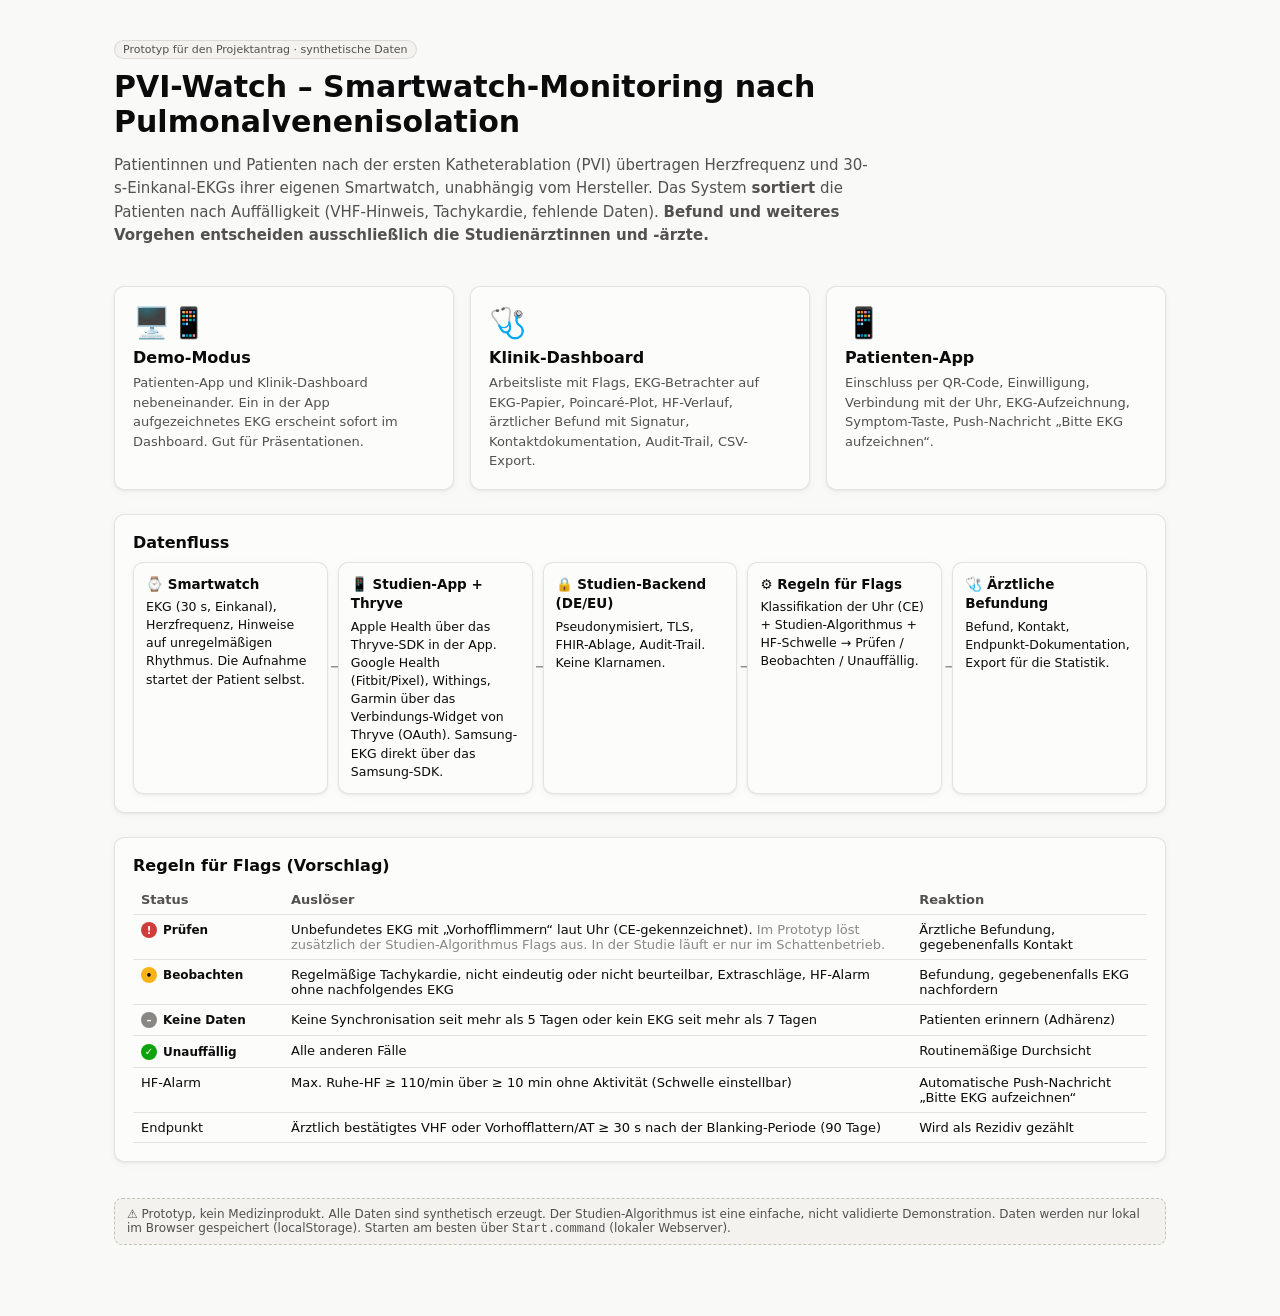
==== index.html @ af29a7f8 "PVI-Watch Prototyp (synthetische Daten) für Projektantrag Co-Authored-By: Claude Opus 5.5 <noreply@a" ====
<!doctype html>
<html lang="de">
<head>
<meta charset="utf-8">
<meta name="robots" content="noindex, nofollow">
<meta name="viewport" content="width=device-width, initial-scale=1">
<title>PVI-Watch · Prototyp</title>
<link rel="stylesheet" href="assets/style.css">
<style>
  .wrap { max-width: 1100px; margin: 0 auto; padding: 40px 24px 60px; display: flex; flex-direction: column; gap: 24px; }
  .hero h1 { font-size: 30px; }
  .hero p { font-size: 15px; color: var(--ink-2); max-width: 760px; line-height: 1.55; }
  .cards { display: grid; grid-template-columns: repeat(3, 1fr); gap: 16px; }
  .cards a { text-decoration: none; color: inherit; }
  .cards .card { padding: 18px; height: 100%; transition: transform .15s; }
  .cards .card:hover { transform: translateY(-2px); }
  .cards .e { font-size: 30px; }
  .cards h2 { margin: 8px 0 6px; }
  .cards p { margin: 0; color: var(--ink-2); font-size: 13px; line-height: 1.5; }
  .flow { display: grid; grid-template-columns: repeat(5, 1fr); gap: 10px; align-items: stretch; }
  .node { padding: 12px; font-size: 12.5px; line-height: 1.45; position: relative; }
  .node b { display: block; font-size: 13.5px; margin-bottom: 4px; }
  .node:not(:last-child)::after { content: '→'; position: absolute; right: -10px; top: 40%; color: var(--muted); font-size: 16px; transform: translateX(50%); }
  .sec { padding: 18px; }
  .sec h2 { margin-bottom: 10px; }
  table { width: 100%; border-collapse: collapse; font-size: 13px; }
  th, td { text-align: left; padding: 7px 8px; border-bottom: 1px solid var(--border); vertical-align: top; }
  th { color: var(--ink-2); font-weight: 600; }
  ul.rules { margin: 0; padding-left: 18px; line-height: 1.7; font-size: 13.5px; }
</style>
</head>
<body>
<div class="wrap">
  <div class="hero">
    <span class="pill">Prototyp für den Projektantrag · synthetische Daten</span>
    <h1 style="margin-top:10px">PVI-Watch – Smartwatch-Monitoring nach Pulmonalvenenisolation</h1>
    <p>Patientinnen und Patienten nach der ersten Katheterablation (PVI) übertragen Herzfrequenz und 30-s-Einkanal-EKGs ihrer
      eigenen Smartwatch, unabhängig vom Hersteller. Das System <b>sortiert</b> die Patienten nach Auffälligkeit (VHF-Hinweis, Tachykardie,
      fehlende Daten). <b>Befund und weiteres Vorgehen entscheiden ausschließlich die Studienärztinnen und -ärzte.</b></p>
  </div>

  <div class="cards">
    <a href="demo.html"><div class="card"><div class="e">🖥️📱</div><h2>Demo-Modus</h2><p>Patienten-App und Klinik-Dashboard nebeneinander. Ein in der App aufgezeichnetes EKG erscheint sofort im Dashboard. Gut für Präsentationen.</p></div></a>
    <a href="dashboard.html"><div class="card"><div class="e">🩺</div><h2>Klinik-Dashboard</h2><p>Arbeitsliste mit Flags, EKG-Betrachter auf EKG-Papier, Poincaré-Plot, HF-Verlauf, ärztlicher Befund mit Signatur, Kontaktdokumentation, Audit-Trail, CSV-Export.</p></div></a>
    <a href="patient.html"><div class="card"><div class="e">📱</div><h2>Patienten-App</h2><p>Einschluss per QR-Code, Einwilligung, Verbindung mit der Uhr, EKG-Aufzeichnung, Symptom-Taste, Push-Nachricht „Bitte EKG aufzeichnen“.</p></div></a>
  </div>

  <div class="card sec">
    <h2>Datenfluss</h2>
    <div class="flow">
      <div class="card node"><b>⌚ Smartwatch</b>EKG (30 s, Einkanal), Herzfrequenz, Hinweise auf unregelmäßigen Rhythmus. Die Aufnahme startet der Patient selbst.</div>
      <div class="card node"><b>📱 Studien-App + Thryve</b>Apple Health über das Thryve-SDK in der App. Google Health (Fitbit/Pixel), Withings, Garmin über das Verbindungs-Widget von Thryve (OAuth). Samsung-EKG direkt über das Samsung-SDK.</div>
      <div class="card node"><b>🔒 Studien-Backend (DE/EU)</b>Pseudonymisiert, TLS, FHIR-Ablage, Audit-Trail. Keine Klarnamen.</div>
      <div class="card node"><b>⚙️ Regeln für Flags</b>Klassifikation der Uhr (CE) + Studien-Algorithmus + HF-Schwelle → Prüfen / Beobachten / Unauffällig.</div>
      <div class="card node"><b>🩺 Ärztliche Befundung</b>Befund, Kontakt, Endpunkt-Dokumentation, Export für die Statistik.</div>
    </div>
  </div>

  <div class="card sec">
    <h2>Regeln für Flags (Vorschlag)</h2>
    <table>
      <tr><th style="width:150px">Status</th><th>Auslöser</th><th>Reaktion</th></tr>
      <tr><td><span class="badge critical"><span class="dot">!</span>Prüfen</span></td><td>Unbefundetes EKG mit „Vorhofflimmern“ laut Uhr (CE-gekennzeichnet). <span class="muted">Im Prototyp löst zusätzlich der Studien-Algorithmus Flags aus. In der Studie läuft er nur im Schattenbetrieb.</span></td><td>Ärztliche Befundung, gegebenenfalls Kontakt</td></tr>
      <tr><td><span class="badge warning"><span class="dot">•</span>Beobachten</span></td><td>Regelmäßige Tachykardie, nicht eindeutig oder nicht beurteilbar, Extraschläge, HF-Alarm ohne nachfolgendes EKG</td><td>Befundung, gegebenenfalls EKG nachfordern</td></tr>
      <tr><td><span class="badge none"><span class="dot">–</span>Keine Daten</span></td><td>Keine Synchronisation seit mehr als 5 Tagen oder kein EKG seit mehr als 7 Tagen</td><td>Patienten erinnern (Adhärenz)</td></tr>
      <tr><td><span class="badge good"><span class="dot">✓</span>Unauffällig</span></td><td>Alle anderen Fälle</td><td>Routinemäßige Durchsicht</td></tr>
      <tr><td>HF-Alarm</td><td>Max. Ruhe-HF ≥ 110/min über ≥ 10 min ohne Aktivität (Schwelle einstellbar)</td><td>Automatische Push-Nachricht „Bitte EKG aufzeichnen“</td></tr>
      <tr><td>Endpunkt</td><td>Ärztlich bestätigtes VHF oder Vorhofflattern/AT ≥ 30 s nach der Blanking-Periode (90 Tage)</td><td>Wird als Rezidiv gezählt</td></tr>
    </table>
  </div>

  <p class="disclaimer">⚠ Prototyp, kein Medizinprodukt. Alle Daten sind synthetisch erzeugt. Der Studien-Algorithmus ist eine einfache, nicht validierte Demonstration.
    Daten werden nur lokal im Browser gespeichert (localStorage). Starten am besten über <code>Start.command</code> (lokaler Webserver).</p>
</div>
</body>
</html>
---- assets/style.css ----
/* PVI-Watch Prototyp – gemeinsame Styles */
:root {
  color-scheme: light;
  --page: #f9f9f7;
  --surface: #fcfcfb;
  --surface-2: #f3f2ee;
  --ink: #0b0b0b;
  --ink-2: #52514e;
  --muted: #898781;
  --grid: #e1e0d9;
  --axis: #c3c2b7;
  --border: rgba(11, 11, 11, 0.10);
  --accent: #2a78d6;
  --accent-ink: #1c5cab;
  --good: #0ca30c;
  --good-ink: #006300;
  --warning: #fab219;
  --serious: #ec835a;
  --critical: #d03b3b;
  --none: #898781;
  --ecg-paper: #fff7f6;
  --ecg-minor: #f6d9d6;
  --ecg-major: #eaa9a3;
  --ecg-trace: #141414;
  --radius: 10px;
  --shadow: 0 1px 2px rgba(0,0,0,.05), 0 2px 8px rgba(0,0,0,.04);
  font-family: system-ui, -apple-system, "Segoe UI", sans-serif;
  font-size: 14px;
  color: var(--ink);
  background: var(--page);
}
@media (prefers-color-scheme: dark) {
  :root {
    color-scheme: dark;
    --page: #0d0d0d;
    --surface: #1a1a19;
    --surface-2: #232321;
    --ink: #f0efec;
    --ink-2: #c3c2b7;
    --grid: #2c2c2a;
    --axis: #383835;
    --border: rgba(255,255,255,0.10);
    --accent: #3987e5;
    --accent-ink: #86b6ef;
    --good-ink: #0ca30c;
    --shadow: none;
  }
}
* { box-sizing: border-box; }
body { margin: 0; background: var(--page); color: var(--ink); }
h1, h2, h3, h4 { margin: 0; font-weight: 600; }
h1 { font-size: 22px; }
h2 { font-size: 16px; }
h3 { font-size: 14px; }
a { color: var(--accent-ink); }
button {
  font: inherit; cursor: pointer; border-radius: 8px; border: 1px solid var(--border);
  background: var(--surface); color: var(--ink); padding: 7px 12px;
}
button:hover { background: var(--surface-2); }
button.primary { background: var(--accent); border-color: var(--accent); color: #fff; }
button.primary:hover { filter: brightness(1.07); }
button.danger { border-color: var(--critical); color: var(--critical); }
button:disabled { opacity: .5; cursor: default; }
input[type=text], input[type=search], textarea, select {
  font: inherit; color: var(--ink); background: var(--surface);
  border: 1px solid var(--border); border-radius: 8px; padding: 7px 10px;
}
textarea { width: 100%; resize: vertical; min-height: 56px; }
.card { background: var(--surface); border: 1px solid var(--border); border-radius: var(--radius); box-shadow: var(--shadow); }
.muted { color: var(--muted); }
.ink2 { color: var(--ink-2); }
.small { font-size: 12px; }
.tnum { font-variant-numeric: tabular-nums; }
.row { display: flex; gap: 8px; align-items: center; }
.spacer { flex: 1; }

/* Status-Badges: Farbe + Symbol + Text (nie Farbe allein) */
.badge { display: inline-flex; align-items: center; gap: 6px; font-size: 12px; font-weight: 600; color: var(--ink); white-space: nowrap; }
.badge .dot { width: 16px; height: 16px; border-radius: 50%; display: inline-grid; place-items: center; font-size: 10px; font-weight: 800; color: #fff; }
.badge.critical .dot { background: var(--critical); }
.badge.warning .dot { background: var(--warning); color: #0b0b0b; }
.badge.good .dot { background: var(--good); }
.badge.none .dot { background: var(--none); }
.badge.info .dot, .badge.done .dot { background: var(--accent); }

.pill { display: inline-block; font-size: 11px; padding: 2px 8px; border-radius: 99px; background: var(--surface-2); color: var(--ink-2); border: 1px solid var(--border); white-space: nowrap; }
.pill.endpoint { background: var(--critical); color: #fff; border-color: transparent; }
.pill.blanking { background: transparent; border-style: dashed; }

.disclaimer { font-size: 12px; color: var(--ink-2); background: var(--surface-2); border: 1px dashed var(--axis); border-radius: 8px; padding: 8px 12px; }

.tooltip {
  position: fixed; pointer-events: none; z-index: 50; background: var(--surface); color: var(--ink);
  border: 1px solid var(--border); box-shadow: 0 4px 16px rgba(0,0,0,.12); border-radius: 8px;
  padding: 6px 9px; font-size: 12px; line-height: 1.45; display: none; white-space: nowrap;
}
.tooltip b { font-weight: 600; }

.toast {
  position: fixed; right: 20px; bottom: 20px; z-index: 60; background: var(--ink); color: var(--page);
  padding: 10px 14px; border-radius: 10px; font-size: 13px; box-shadow: 0 6px 20px rgba(0,0,0,.2);
  transform: translateY(20px); opacity: 0; transition: all .25s;
}
.toast.show { transform: none; opacity: 1; }
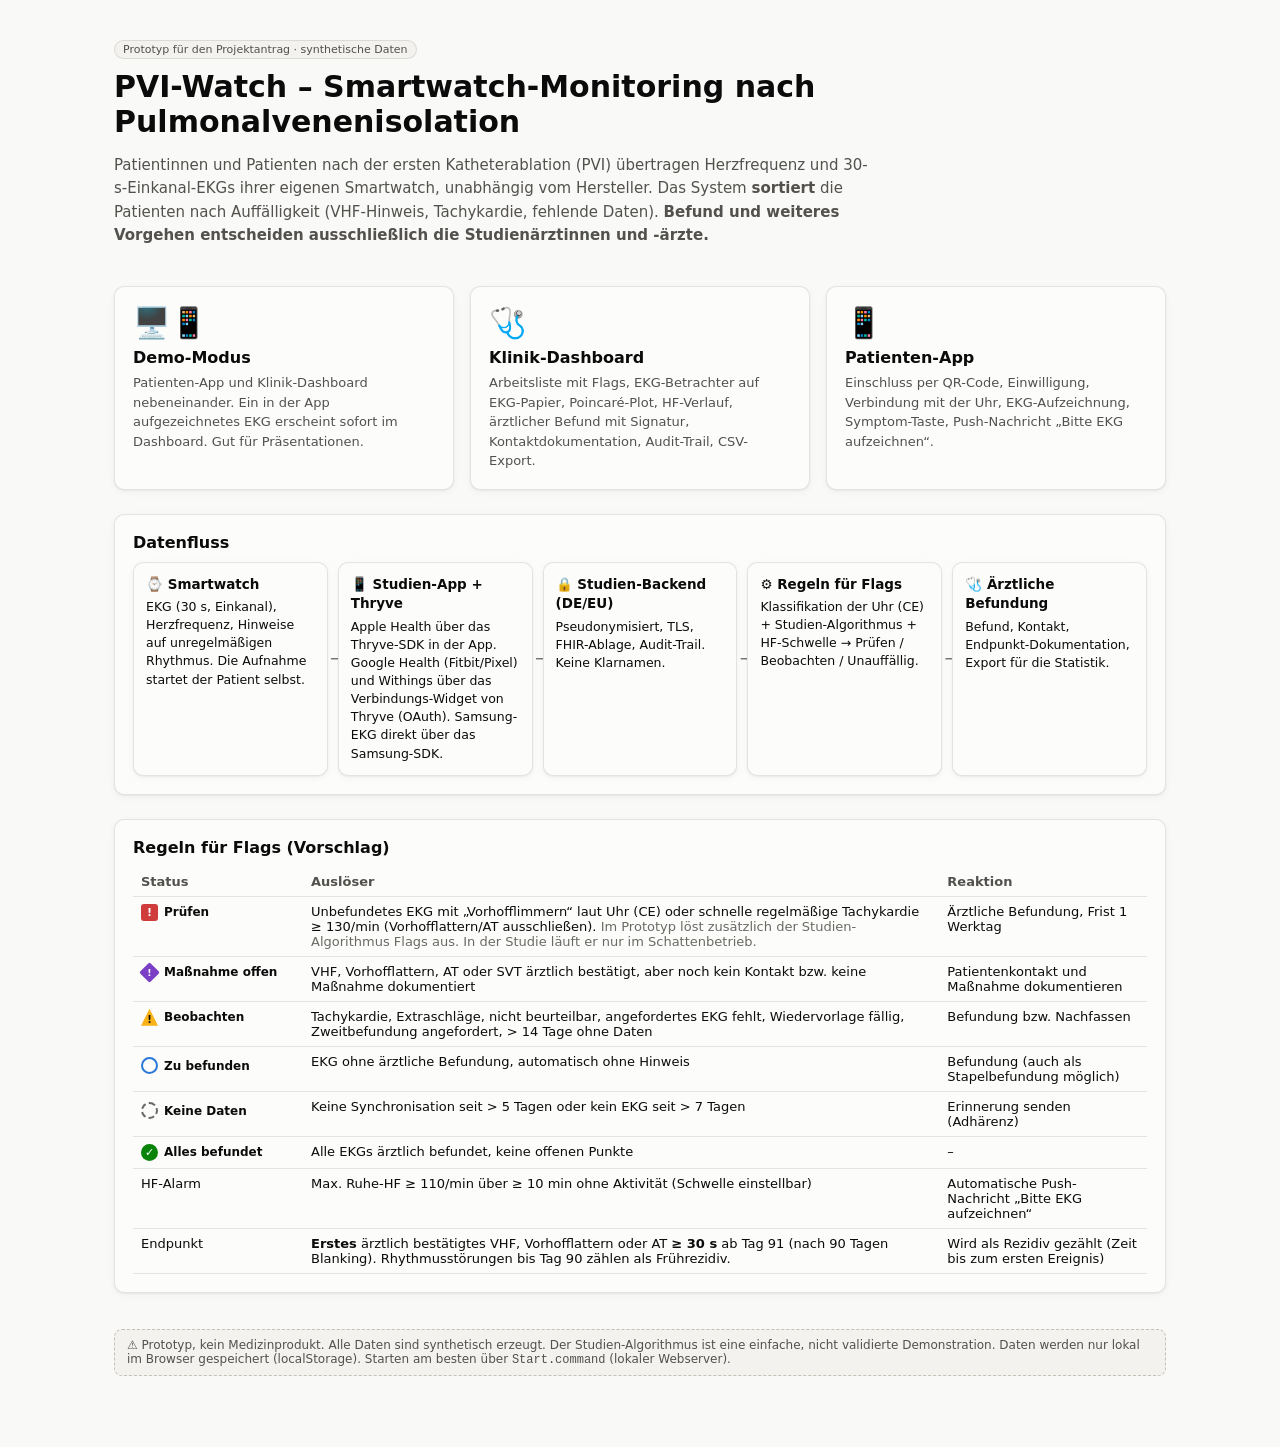
==== commit 611bd76e: "Dashboard v2 nach Usability-Tests: Endpunkt-Logik, Befund-Versionierung, Befundspalte, Tastatur, Sta" ====
--- a/index.html
+++ b/index.html
@@ -49,7 +49,7 @@
     <h2>Datenfluss</h2>
     <div class="flow">
       <div class="card node"><b>⌚ Smartwatch</b>EKG (30 s, Einkanal), Herzfrequenz, Hinweise auf unregelmäßigen Rhythmus. Die Aufnahme startet der Patient selbst.</div>
-      <div class="card node"><b>📱 Studien-App + Thryve</b>Apple Health über das Thryve-SDK in der App. Google Health (Fitbit/Pixel), Withings, Garmin über das Verbindungs-Widget von Thryve (OAuth). Samsung-EKG direkt über das Samsung-SDK.</div>
+      <div class="card node"><b>📱 Studien-App + Thryve</b>Apple Health über das Thryve-SDK in der App. Google Health (Fitbit/Pixel) und Withings über das Verbindungs-Widget von Thryve (OAuth). Samsung-EKG direkt über das Samsung-SDK.</div>
       <div class="card node"><b>🔒 Studien-Backend (DE/EU)</b>Pseudonymisiert, TLS, FHIR-Ablage, Audit-Trail. Keine Klarnamen.</div>
       <div class="card node"><b>⚙️ Regeln für Flags</b>Klassifikation der Uhr (CE) + Studien-Algorithmus + HF-Schwelle → Prüfen / Beobachten / Unauffällig.</div>
       <div class="card node"><b>🩺 Ärztliche Befundung</b>Befund, Kontakt, Endpunkt-Dokumentation, Export für die Statistik.</div>
@@ -59,13 +59,15 @@
   <div class="card sec">
     <h2>Regeln für Flags (Vorschlag)</h2>
     <table>
-      <tr><th style="width:150px">Status</th><th>Auslöser</th><th>Reaktion</th></tr>
-      <tr><td><span class="badge critical"><span class="dot">!</span>Prüfen</span></td><td>Unbefundetes EKG mit „Vorhofflimmern“ laut Uhr (CE-gekennzeichnet). <span class="muted">Im Prototyp löst zusätzlich der Studien-Algorithmus Flags aus. In der Studie läuft er nur im Schattenbetrieb.</span></td><td>Ärztliche Befundung, gegebenenfalls Kontakt</td></tr>
-      <tr><td><span class="badge warning"><span class="dot">•</span>Beobachten</span></td><td>Regelmäßige Tachykardie, nicht eindeutig oder nicht beurteilbar, Extraschläge, HF-Alarm ohne nachfolgendes EKG</td><td>Befundung, gegebenenfalls EKG nachfordern</td></tr>
-      <tr><td><span class="badge none"><span class="dot">–</span>Keine Daten</span></td><td>Keine Synchronisation seit mehr als 5 Tagen oder kein EKG seit mehr als 7 Tagen</td><td>Patienten erinnern (Adhärenz)</td></tr>
-      <tr><td><span class="badge good"><span class="dot">✓</span>Unauffällig</span></td><td>Alle anderen Fälle</td><td>Routinemäßige Durchsicht</td></tr>
+      <tr><th style="width:170px">Status</th><th>Auslöser</th><th>Reaktion</th></tr>
+      <tr><td><span class="badge critical"><span class="dot"><span>!</span></span>Prüfen</span></td><td>Unbefundetes EKG mit „Vorhofflimmern“ laut Uhr (CE) oder schnelle regelmäßige Tachykardie ≥ 130/min (Vorhofflattern/AT ausschließen). <span class="muted">Im Prototyp löst zusätzlich der Studien-Algorithmus Flags aus. In der Studie läuft er nur im Schattenbetrieb.</span></td><td>Ärztliche Befundung, Frist 1 Werktag</td></tr>
+      <tr><td><span class="badge action"><span class="dot"><span>!</span></span>Maßnahme offen</span></td><td>VHF, Vorhofflattern, AT oder SVT ärztlich bestätigt, aber noch kein Kontakt bzw. keine Maßnahme dokumentiert</td><td>Patientenkontakt und Maßnahme dokumentieren</td></tr>
+      <tr><td><span class="badge warning"><span class="dot"><span>!</span></span>Beobachten</span></td><td>Tachykardie, Extraschläge, nicht beurteilbar, angefordertes EKG fehlt, Wiedervorlage fällig, Zweitbefundung angefordert, &gt; 14 Tage ohne Daten</td><td>Befundung bzw. Nachfassen</td></tr>
+      <tr><td><span class="badge todo"><span class="dot"><span></span></span>Zu befunden</span></td><td>EKG ohne ärztliche Befundung, automatisch ohne Hinweis</td><td>Befundung (auch als Stapelbefundung möglich)</td></tr>
+      <tr><td><span class="badge none"><span class="dot"><span></span></span>Keine Daten</span></td><td>Keine Synchronisation seit &gt; 5 Tagen oder kein EKG seit &gt; 7 Tagen</td><td>Erinnerung senden (Adhärenz)</td></tr>
+      <tr><td><span class="badge good"><span class="dot"><span>✓</span></span>Alles befundet</span></td><td>Alle EKGs ärztlich befundet, keine offenen Punkte</td><td>–</td></tr>
       <tr><td>HF-Alarm</td><td>Max. Ruhe-HF ≥ 110/min über ≥ 10 min ohne Aktivität (Schwelle einstellbar)</td><td>Automatische Push-Nachricht „Bitte EKG aufzeichnen“</td></tr>
-      <tr><td>Endpunkt</td><td>Ärztlich bestätigtes VHF oder Vorhofflattern/AT ≥ 30 s nach der Blanking-Periode (90 Tage)</td><td>Wird als Rezidiv gezählt</td></tr>
+      <tr><td>Endpunkt</td><td><b>Erstes</b> ärztlich bestätigtes VHF, Vorhofflattern oder AT <b>≥ 30 s</b> ab Tag 91 (nach 90 Tagen Blanking). Rhythmusstörungen bis Tag 90 zählen als Frührezidiv.</td><td>Wird als Rezidiv gezählt (Zeit bis zum ersten Ereignis)</td></tr>
     </table>
   </div>
 
--- a/assets/style.css
+++ b/assets/style.css
@@ -6,13 +6,13 @@
   --surface-2: #f3f2ee;
   --ink: #0b0b0b;
   --ink-2: #52514e;
-  --muted: #898781;
+  --muted: #6b6964;
   --grid: #e1e0d9;
   --axis: #c3c2b7;
   --border: rgba(11, 11, 11, 0.10);
   --accent: #2a78d6;
   --accent-ink: #1c5cab;
-  --good: #0ca30c;
+  --good: #098309;
   --good-ink: #006300;
   --warning: #fab219;
   --serious: #ec835a;
@@ -22,6 +22,10 @@
   --ecg-minor: #f6d9d6;
   --ecg-major: #eaa9a3;
   --ecg-trace: #141414;
+  --ecg-mark: #2a78d6;
+  --ecg-label: #52514e;
+  --ecg-row: rgba(0,0,0,.25);
+  --action: #7a3fc4;
   --radius: 10px;
   --shadow: 0 1px 2px rgba(0,0,0,.05), 0 2px 8px rgba(0,0,0,.04);
   font-family: system-ui, -apple-system, "Segoe UI", sans-serif;
@@ -40,9 +44,20 @@
     --grid: #2c2c2a;
     --axis: #383835;
     --border: rgba(255,255,255,0.10);
-    --accent: #3987e5;
+    --accent: #2a6fc4;
     --accent-ink: #86b6ef;
+    --muted: #a3a29b;
+    --good: #0ca30c;
     --good-ink: #0ca30c;
+    --critical: #e25555;
+    --action: #9a6be0;
+    --ecg-paper: #1d1615;
+    --ecg-minor: #352321;
+    --ecg-major: #5a3431;
+    --ecg-trace: #f0efec;
+    --ecg-mark: #6da7ec;
+    --ecg-label: #c3c2b7;
+    --ecg-row: rgba(255,255,255,.25);
     --shadow: none;
   }
 }
@@ -75,14 +90,29 @@
 .row { display: flex; gap: 8px; align-items: center; }
 .spacer { flex: 1; }
 
-/* Status-Badges: Farbe + Symbol + Text (nie Farbe allein) */
+/* Status-Badges: Farbe + Form + Symbol + Text (nie Farbe allein) */
 .badge { display: inline-flex; align-items: center; gap: 6px; font-size: 12px; font-weight: 600; color: var(--ink); white-space: nowrap; }
-.badge .dot { width: 16px; height: 16px; border-radius: 50%; display: inline-grid; place-items: center; font-size: 10px; font-weight: 800; color: #fff; }
-.badge.critical .dot { background: var(--critical); }
-.badge.warning .dot { background: var(--warning); color: #0b0b0b; }
-.badge.good .dot { background: var(--good); }
-.badge.none .dot { background: var(--none); }
-.badge.info .dot, .badge.done .dot { background: var(--accent); }
+.badge .dot { width: 17px; height: 17px; display: inline-grid; place-items: center; font-size: 11px; font-weight: 800; color: #fff; flex: 0 0 auto; }
+.badge.critical .dot { background: var(--critical); border-radius: 3px; }                       /* Quadrat */
+.badge.action .dot { background: var(--action); border-radius: 2px; transform: rotate(45deg) scale(.86); }  /* Raute */
+.badge.action .dot > span { transform: rotate(-45deg); }
+.badge.warning .dot { background: var(--warning); color: #0b0b0b; clip-path: polygon(50% 0, 100% 100%, 0 100%); padding-top: 5px; font-size: 10px; } /* Dreieck */
+.badge.todo .dot { background: transparent; border: 2px solid var(--accent); color: var(--accent); border-radius: 50%; } /* Ring */
+.badge.none .dot { background: transparent; border: 2px dashed var(--muted); color: var(--muted); border-radius: 50%; } /* gestrichelt */
+.badge.good .dot { background: var(--good); border-radius: 50%; }                              /* Kreis */
+.badge.info .dot { background: var(--accent); border-radius: 50%; }
+
+/* Herkunft einer Einstufung: Uhr / Algorithmus / Arzt */
+.src { display: inline-flex; align-items: center; gap: 6px; font-size: 12px; padding: 3px 9px; border-radius: 6px; white-space: nowrap; color: var(--ink); }
+.src.watch { border: 1px solid var(--axis); background: var(--surface); }
+.src.algo { border: 1px dashed var(--muted); background: transparent; color: var(--ink-2); }
+.src.doc { background: var(--ink); color: var(--page); font-weight: 600; }
+.src.doc.recurrence { background: var(--critical); color: #fff; }
+.src.blind { border: 1px dashed var(--axis); color: var(--muted); }
+.src .k { font-weight: 700; opacity: .8; }
+
+:focus-visible { outline: 2px solid var(--accent); outline-offset: 2px; }
+kbd { font: 11px ui-monospace, Menlo, monospace; border: 1px solid var(--axis); border-bottom-width: 2px; border-radius: 4px; padding: 0 4px; background: var(--surface); color: var(--ink-2); }
 
 .pill { display: inline-block; font-size: 11px; padding: 2px 8px; border-radius: 99px; background: var(--surface-2); color: var(--ink-2); border: 1px solid var(--border); white-space: nowrap; }
 .pill.endpoint { background: var(--critical); color: #fff; border-color: transparent; }
